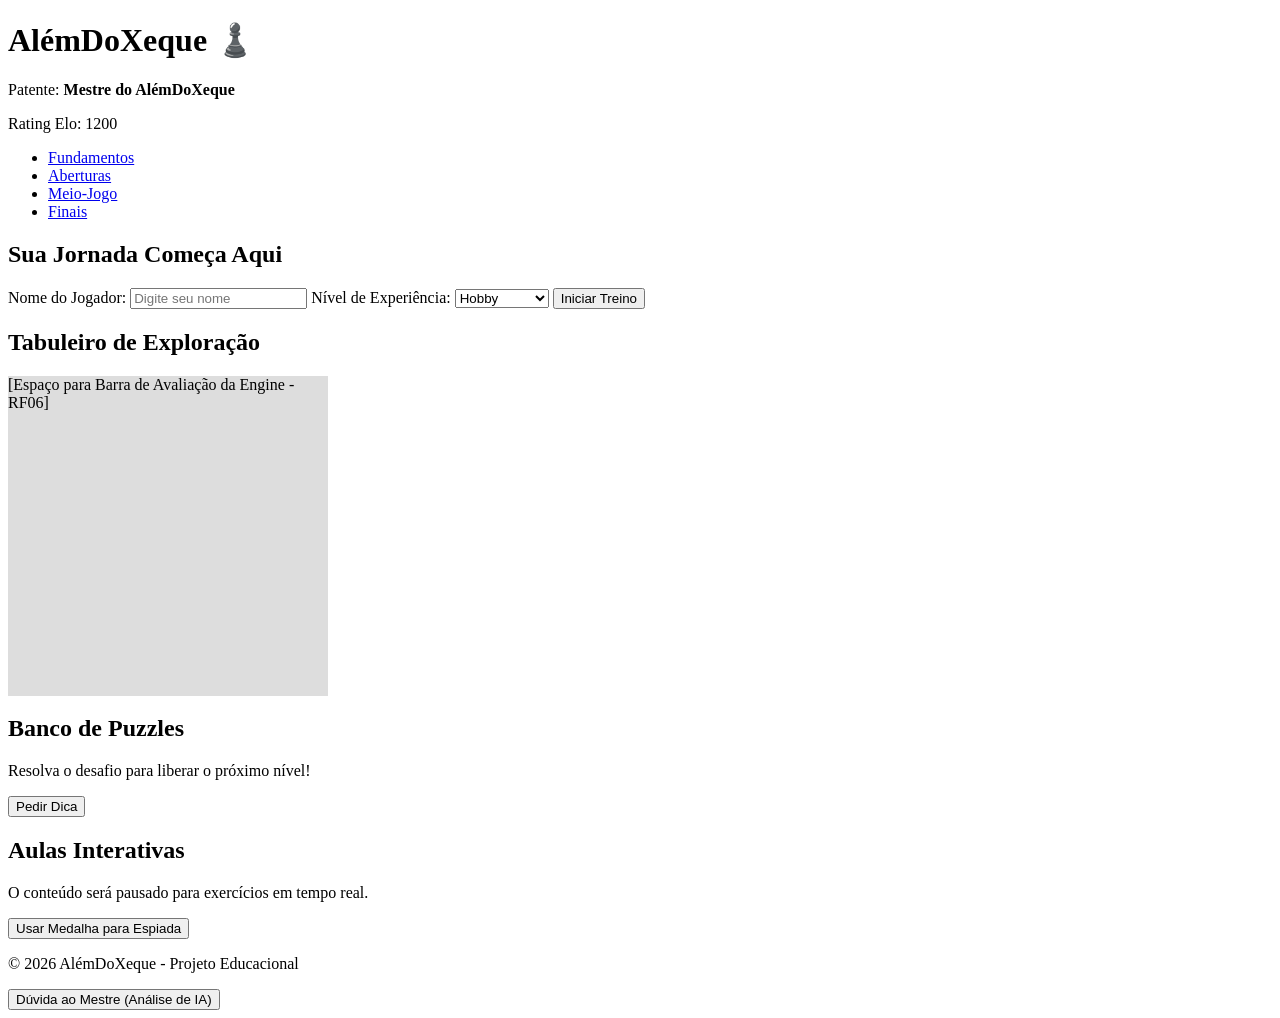
==== index.html @ 0086a57f "Estrutura inicial do AlémDoXeque" ====
<!DOCTYPE html>
<html lang="pt-br">
<head>
    <meta charset="UTF-8">
    <meta name="viewport" content="width=device-width, initial-scale=1.0">
    <title>AlémDoXeque - Treinamento Estratégico</title>
</head>
<body>

    <header>
        <h1>AlémDoXeque ♟️</h1>
        <div class="status-usuario">
            <p>Patente: <strong id="patente">Mestre do AlémDoXeque</strong></p> <p>Rating Elo: <span id="elo">1200</span></p> </div>
    </header>

    <nav>
        <ul>
            <li><a href="#fundamentos">Fundamentos</a></li>
            <li><a href="#aberturas">Aberturas</a></li>
            <li><a href="#meio-jogo">Meio-Jogo</a></li>
            <li><a href="#finais">Finais</a></li>
        </ul>
    </nav>

    <main>
        
        <section id="onboarding">
            <h2>Sua Jornada Começa Aqui</h2>
            <form id="form-onboarding">
                <label for="nome">Nome do Jogador:</label>
                <input type="text" id="nome" placeholder="Digite seu nome" required>

                <label for="nivel">Nível de Experiência:</label>
                <select id="nivel">
                    <option value="hobby">Hobby</option>
                    <option value="competicao">Competição</option>
                </select>

                <button type="submit">Iniciar Treino</button>
            </form>
        </section>

        <section id="arena-treino">
            <article id="tabuleiro-exploracao">
                <h2>Tabuleiro de Exploração</h2>
                <div id="board" style="width: 320px; height: 320px; background-color: #ddd;">
                    [Espaço para Barra de Avaliação da Engine - RF06]
                </div>
            </article>

            <article id="puzzles-taticos">
                <h2>Banco de Puzzles</h2>
                <p>Resolva o desafio para liberar o próximo nível!</p> <button id="dica-progressiva">Pedir Dica</button> </article>
        </section>

        <section id="aulas-video">
            <h2>Aulas Interativas</h2>
            <div class="video-container">
                <p>O conteúdo será pausado para exercícios em tempo real.</p> <button id="btn-espiada">Usar Medalha para Espiada</button> </div>
        </section>

    </main>

    <footer>
        <p>&copy; 2026 AlémDoXeque - Projeto Educacional</p>
        <button id="ajuda-mestre">Dúvida ao Mestre (Análise de IA)</button> </footer>

</body>
</html>
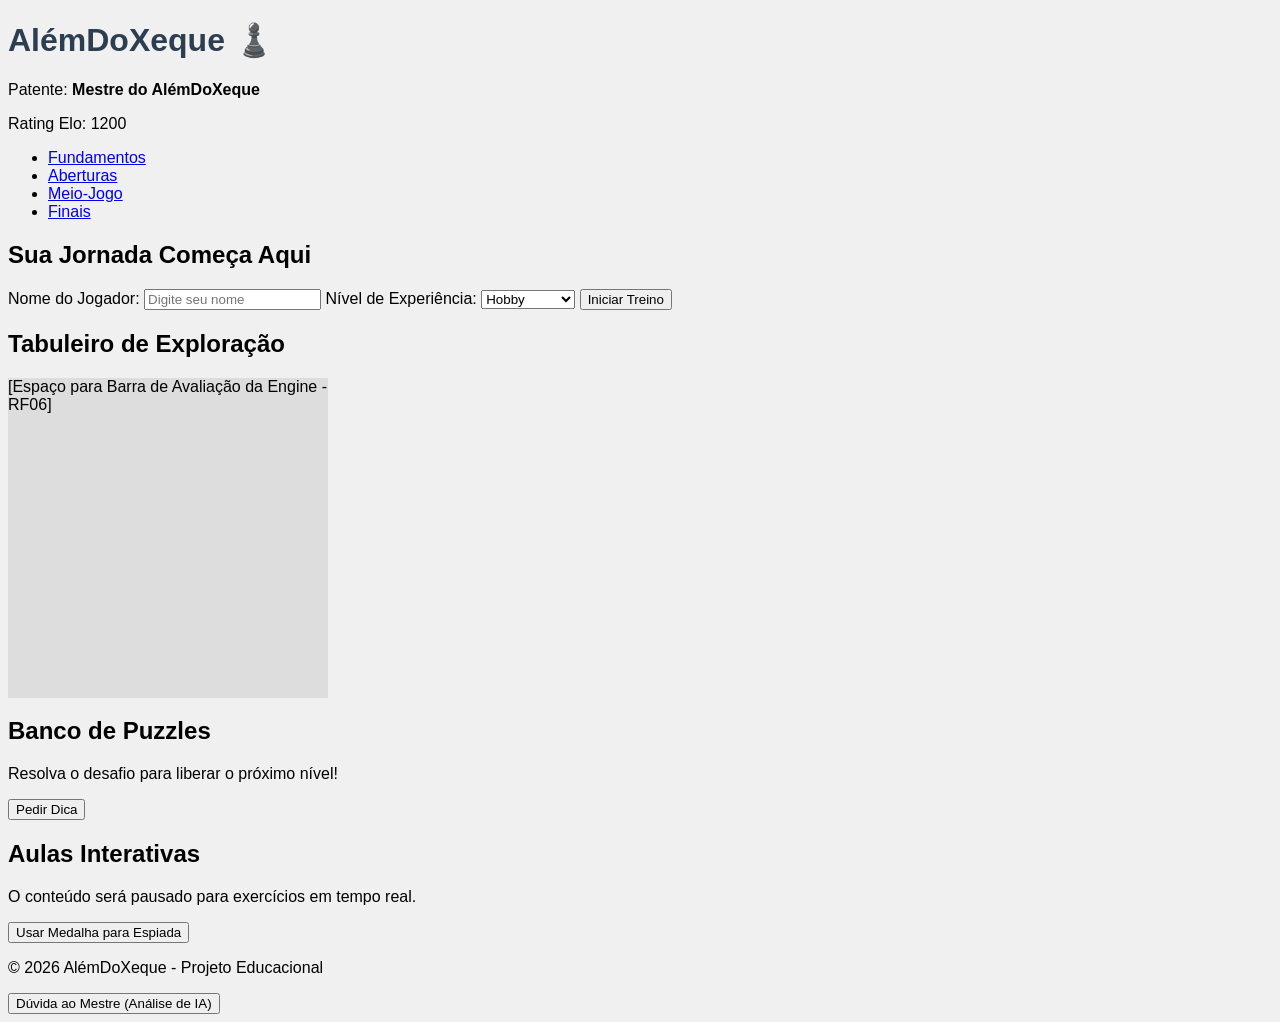
==== commit a388dc93: "Conexao CSS no projetinho AlémDoXadres" ====
--- a/index.html
+++ b/index.html
@@ -4,13 +4,16 @@
     <meta charset="UTF-8">
     <meta name="viewport" content="width=device-width, initial-scale=1.0">
     <title>AlémDoXeque - Treinamento Estratégico</title>
+    <link rel="stylesheet" href="style.css">
 </head>
 <body>
 
     <header>
         <h1>AlémDoXeque ♟️</h1>
         <div class="status-usuario">
-            <p>Patente: <strong id="patente">Mestre do AlémDoXeque</strong></p> <p>Rating Elo: <span id="elo">1200</span></p> </div>
+            <p>Patente: <strong id="patente">Mestre do AlémDoXeque</strong></p> 
+            <p>Rating Elo: <span id="elo">1200</span></p> 
+        </div>
     </header>
 
     <nav>
@@ -50,20 +53,25 @@
 
             <article id="puzzles-taticos">
                 <h2>Banco de Puzzles</h2>
-                <p>Resolva o desafio para liberar o próximo nível!</p> <button id="dica-progressiva">Pedir Dica</button> </article>
+                <p>Resolva o desafio para liberar o próximo nível!</p> 
+                <button id="dica-progressiva">Pedir Dica</button> 
+            </article>
         </section>
 
         <section id="aulas-video">
             <h2>Aulas Interativas</h2>
             <div class="video-container">
-                <p>O conteúdo será pausado para exercícios em tempo real.</p> <button id="btn-espiada">Usar Medalha para Espiada</button> </div>
+                <p>O conteúdo será pausado para exercícios em tempo real.</p> 
+                <button id="btn-espiada">Usar Medalha para Espiada</button> 
+            </div>
         </section>
 
     </main>
 
     <footer>
         <p>&copy; 2026 AlémDoXeque - Projeto Educacional</p>
-        <button id="ajuda-mestre">Dúvida ao Mestre (Análise de IA)</button> </footer>
+        <button id="ajuda-mestre">Dúvida ao Mestre (Análise de IA)</button> 
+    </footer>
 
 </body>
 </html>
--- a/style.css
+++ b/style.css
@@ -0,0 +1,7 @@
+body {
+    background-color: #f0f0f0;
+    font-family: sans-serif;
+}
+h1 {
+    color: #2c3e50;
+}
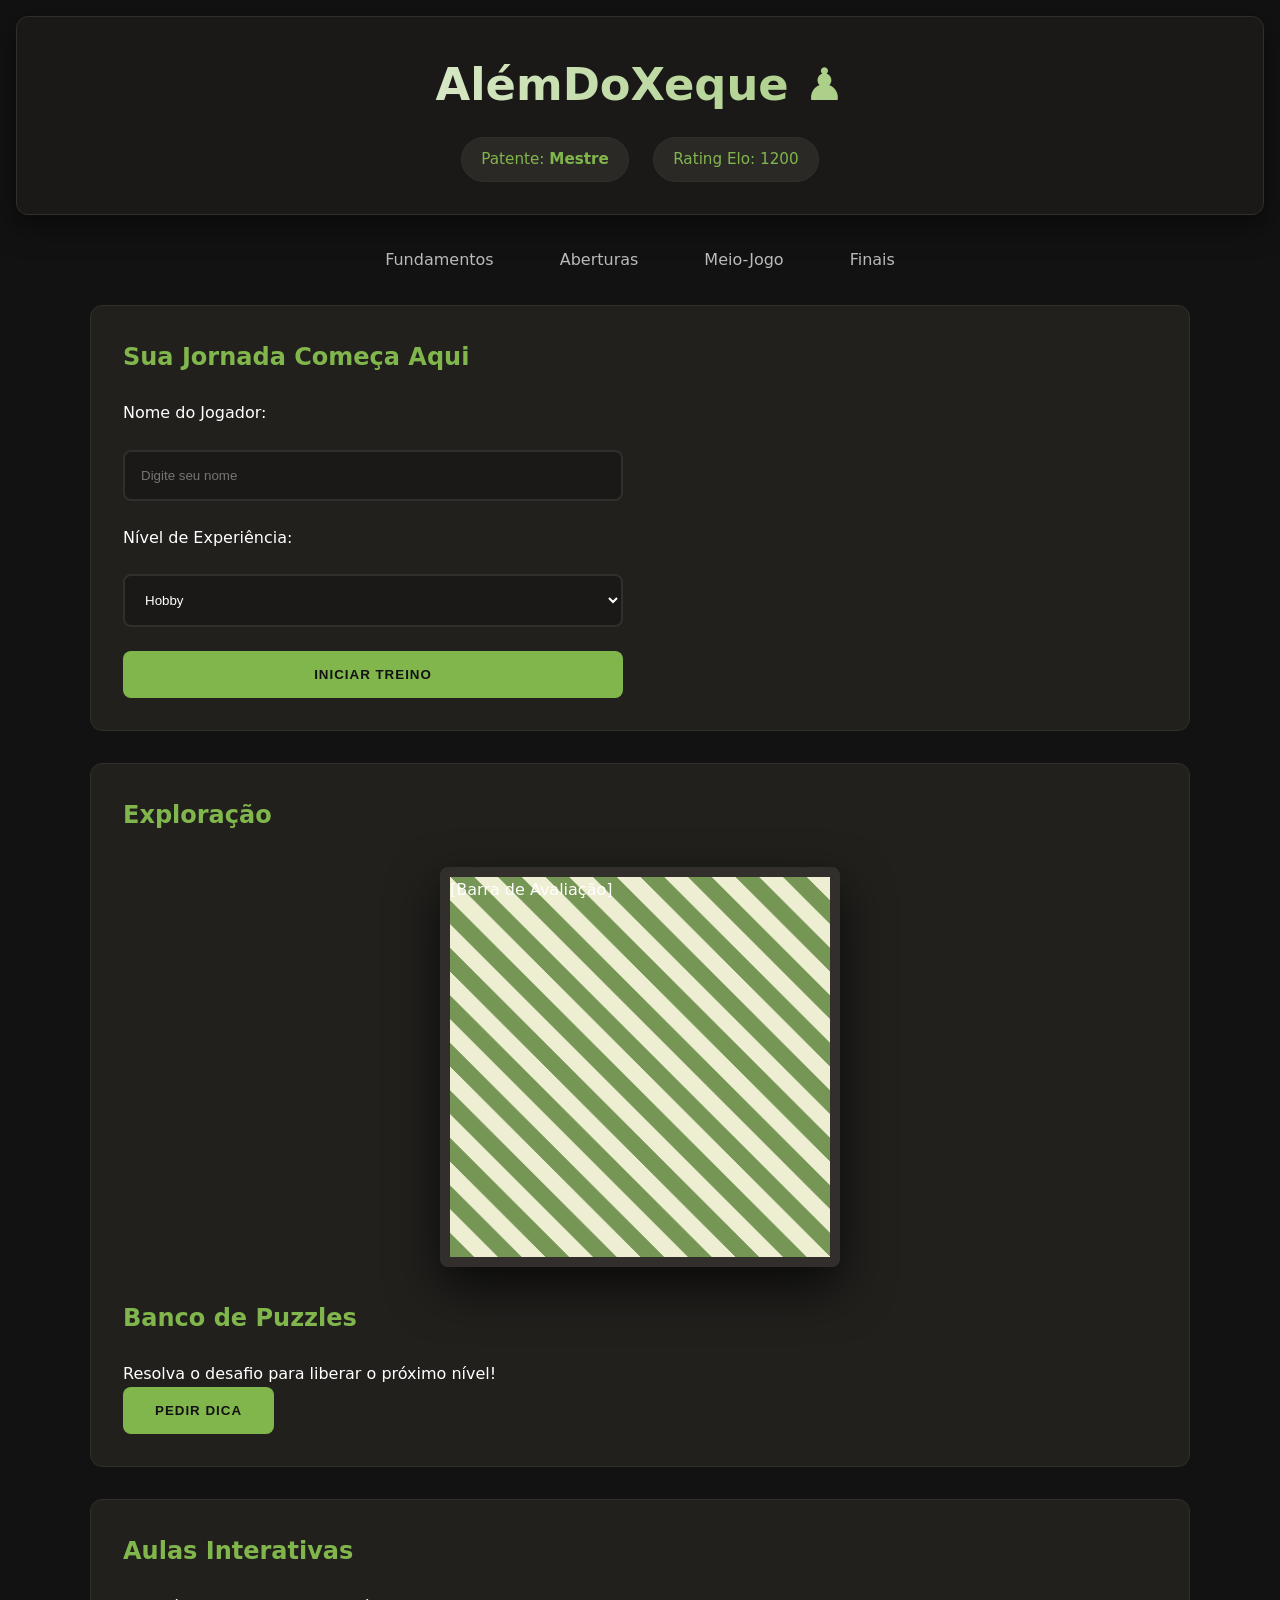
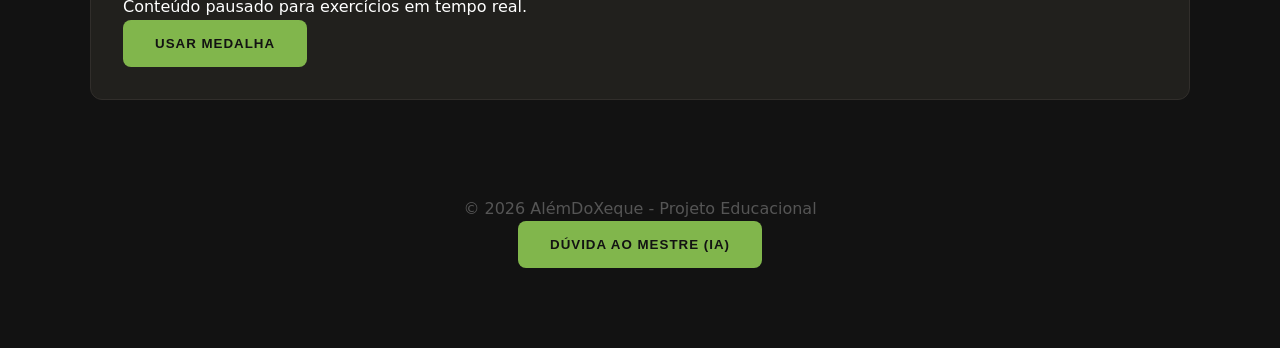
==== commit 1c27a2cf: "Finalizando interface profissional Dark Mode e responsividade" ====
--- a/index.html
+++ b/index.html
@@ -9,15 +9,17 @@
 <body>
 
     <header>
-        <h1>AlémDoXeque ♟️</h1>
-        <div class="status-usuario">
-            <p>Patente: <strong id="patente">Mestre do AlémDoXeque</strong></p> 
-            <p>Rating Elo: <span id="elo">1200</span></p> 
+        <div class="header-content">
+            <h1>AlémDoXeque ♟️</h1>
+            <div class="status-usuario">
+                <p>Patente: <strong id="patente">Mestre</strong></p> 
+                <p>Rating Elo: <span id="elo">1200</span></p> 
+            </div>
         </div>
     </header>
 
     <nav>
-        <ul>
+        <ul class="menu-principal">
             <li><a href="#fundamentos">Fundamentos</a></li>
             <li><a href="#aberturas">Aberturas</a></li>
             <li><a href="#meio-jogo">Meio-Jogo</a></li>
@@ -25,11 +27,11 @@
         </ul>
     </nav>
 
-    <main>
+    <main class="container">
         
-        <section id="onboarding">
+        <section id="onboarding" class="card">
             <h2>Sua Jornada Começa Aqui</h2>
-            <form id="form-onboarding">
+            <form id="form-onboarding" class="flex-form">
                 <label for="nome">Nome do Jogador:</label>
                 <input type="text" id="nome" placeholder="Digite seu nome" required>
 
@@ -39,30 +41,30 @@
                     <option value="competicao">Competição</option>
                 </select>
 
-                <button type="submit">Iniciar Treino</button>
+                <button type="submit" class="btn-principal">Iniciar Treino</button>
             </form>
         </section>
 
-        <section id="arena-treino">
-            <article id="tabuleiro-exploracao">
-                <h2>Tabuleiro de Exploração</h2>
-                <div id="board" style="width: 320px; height: 320px; background-color: #ddd;">
-                    [Espaço para Barra de Avaliação da Engine - RF06]
+        <section id="arena-treino" class="grid-arena">
+            <article id="tabuleiro-exploracao" class="card">
+                <h2>Exploração</h2>
+                <div id="board">
+                    [Barra de Avaliação]
                 </div>
             </article>
 
-            <article id="puzzles-taticos">
+            <article id="puzzles-taticos" class="card">
                 <h2>Banco de Puzzles</h2>
                 <p>Resolva o desafio para liberar o próximo nível!</p> 
-                <button id="dica-progressiva">Pedir Dica</button> 
+                <button id="dica-progressiva" class="btn-secundario">Pedir Dica</button> 
             </article>
         </section>
 
-        <section id="aulas-video">
+        <section id="aulas-video" class="card">
             <h2>Aulas Interativas</h2>
             <div class="video-container">
-                <p>O conteúdo será pausado para exercícios em tempo real.</p> 
-                <button id="btn-espiada">Usar Medalha para Espiada</button> 
+                <p>Conteúdo pausado para exercícios em tempo real.</p> 
+                <button id="btn-espiada" class="btn-secundario">Usar Medalha</button> 
             </div>
         </section>
 
@@ -70,7 +72,7 @@
 
     <footer>
         <p>&copy; 2026 AlémDoXeque - Projeto Educacional</p>
-        <button id="ajuda-mestre">Dúvida ao Mestre (Análise de IA)</button> 
+        <button id="ajuda-mestre" class="btn-ia">Dúvida ao Mestre (IA)</button> 
     </footer>
 
 </body>
--- a/style.css
+++ b/style.css
@@ -1,7 +1,226 @@
+/* Tema Dark Profissional - AlémDoXeque 2026 */
+:root {
+    --bg-main:        #121212;       /* Fundo profundo */
+    --bg-section:     #21201d;       /* Cards */
+    --bg-header:      #1a1918;       /* Header */
+    --accent-green:   #81b64c;       /* Verde Chess.com */
+    --accent-green-hover: #a3d16e;
+    --text-primary:   #ffffff;
+    --text-secondary: #bababa;
+    --border-dark:    #312e2b;
+    --board-light:    #eeeed2;
+    --board-dark:     #769656;
+    --transition:     all 0.3s cubic-bezier(0.4, 0, 0.2, 1);
+}
+
+/* Reset Pro */
+* {
+    margin: 0;
+    padding: 0;
+    box-sizing: border-box;
+}
+
+html {
+    scroll-behavior: smooth;
+}
+
 body {
-    background-color: #f0f0f0;
-    font-family: sans-serif;
-}
+    background-color: var(--bg-main);
+    color: var(--text-primary);
+    font-family: 'Inter', 'Segoe UI', system-ui, sans-serif;
+    line-height: 1.6;
+    padding: 1rem;
+}
+
+/* Container Principal para limitar largura no Desktop */
+main {
+    max-width: 1100px;
+    margin: 0 auto;
+}
+
+/* Cabeçalho Profissional */
+header {
+    background-color: var(--bg-header);
+    padding: 2rem;
+    border-radius: 12px;
+    margin-bottom: 2rem;
+    text-align: center;
+    border: 1px solid var(--border-dark);
+    box-shadow: 0 10px 30px rgba(0,0,0,0.5);
+}
+
 h1 {
-    color: #2c3e50;
+    font-size: 2.8rem;
+    font-weight: 800;
+    background: linear-gradient(to right, #fff, var(--accent-green));
+    -webkit-background-clip: text;
+    -webkit-text-fill-color: transparent;
+    margin-bottom: 1rem;
+}
+
+.status-usuario {
+    display: flex;
+    justify-content: center;
+    gap: 1.5rem;
+    flex-wrap: wrap;
+}
+
+.status-usuario p {
+    background: #2b2926;
+    padding: 0.6rem 1.2rem;
+    border-radius: 50px;
+    border: 1px solid var(--border-dark);
+    font-size: 0.95rem;
+    color: var(--accent-green);
+}
+
+/* Navegação Estilizada */
+nav {
+    margin: 2rem 0;
+}
+
+nav ul {
+    list-style: none;
+    display: flex;
+    justify-content: center;
+    gap: 1rem;
+    flex-wrap: wrap;
+}
+
+nav a {
+    color: var(--text-secondary);
+    text-decoration: none;
+    font-weight: 500;
+    padding: 0.7rem 1.5rem;
+    border-radius: 8px;
+    transition: var(--transition);
+    border: 1px solid transparent;
+}
+
+nav a:hover {
+    color: var(--accent-green);
+    background: rgba(129, 182, 76, 0.1);
+    border-color: rgba(129, 182, 76, 0.2);
+}
+
+/* Tabuleiro com Proporção Mantida */
+#board {
+    width: 100%;
+    max-width: 400px;
+    aspect-ratio: 1 / 1; /* Mantém quadrado perfeito */
+    margin: 2rem auto;
+    border: 10px solid var(--border-dark);
+    border-radius: 8px;
+    background-image: 
+        linear-gradient(45deg, var(--board-dark) 25%, var(--board-light) 25%, 
+        var(--board-light) 50%, var(--board-dark) 50%, var(--board-dark) 75%, 
+        var(--board-light) 75%, var(--board-light) 100%);
+    background-size: 12.5% 12.5%; /* 8x8 perfeito */
+    box-shadow: 0 20px 50px rgba(0,0,0,0.7);
+}
+
+/* Cards de Seção */
+section {
+    background-color: var(--bg-section);
+    padding: 2rem;
+    margin-bottom: 2rem;
+    border-radius: 12px;
+    border: 1px solid var(--border-dark);
+    transition: var(--transition);
+}
+
+section:hover {
+    border-color: #444;
+    transform: translateY(-4px);
+}
+
+h2 {
+    color: var(--accent-green);
+    margin-bottom: 1.5rem;
+    font-size: 1.5rem;
+    display: flex;
+    align-items: center;
+    gap: 10px;
+}
+
+/* Formulário UI/UX */
+#form-onboarding {
+    display: grid;
+    gap: 1.5rem;
+    max-width: 500px;
+}
+
+input, select {
+    width: 100%;
+    padding: 1rem;
+    background-color: #1a1918;
+    border: 2px solid var(--border-dark);
+    color: white;
+    border-radius: 8px;
+    transition: var(--transition);
+}
+
+input:focus, select:focus {
+    outline: none;
+    border-color: var(--accent-green);
+    background-color: #252422;
+}
+
+/* Botões com Feedback Visual */
+button {
+    background-color: var(--accent-green);
+    color: #121212;
+    border: none;
+    padding: 1rem 2rem;
+    border-radius: 8px;
+    font-weight: 700;
+    text-transform: uppercase;
+    letter-spacing: 1px;
+    cursor: pointer;
+    transition: var(--transition);
+}
+
+button:hover {
+    background-color: var(--accent-green-hover);
+    box-shadow: 0 0 20px rgba(129, 182, 76, 0.4);
+}
+
+button:active {
+    transform: scale(0.98);
+}
+
+/* Footer */
+footer {
+    text-align: center;
+    padding: 4rem 1rem;
+    color: #555;
+}
+
+/* --- MEDIA QUERIES (RESPONSIVIDADE PRO) --- */
+
+@media (max-width: 768px) {
+    h1 { font-size: 2.2rem; }
+    .status-usuario { gap: 0.8rem; }
+}
+
+@media (max-width: 480px) {
+    body { padding: 0.8rem; }
+    
+    header { padding: 1.5rem 1rem; }
+    
+    nav ul { gap: 0.5rem; }
+    
+    nav a {
+        font-size: 0.9rem;
+        padding: 0.5rem 0.8rem;
+        background: #252422;
+    }
+
+    #board {
+        max-width: 300px;
+    }
+
+    button {
+        width: 100%;
+    }
 }
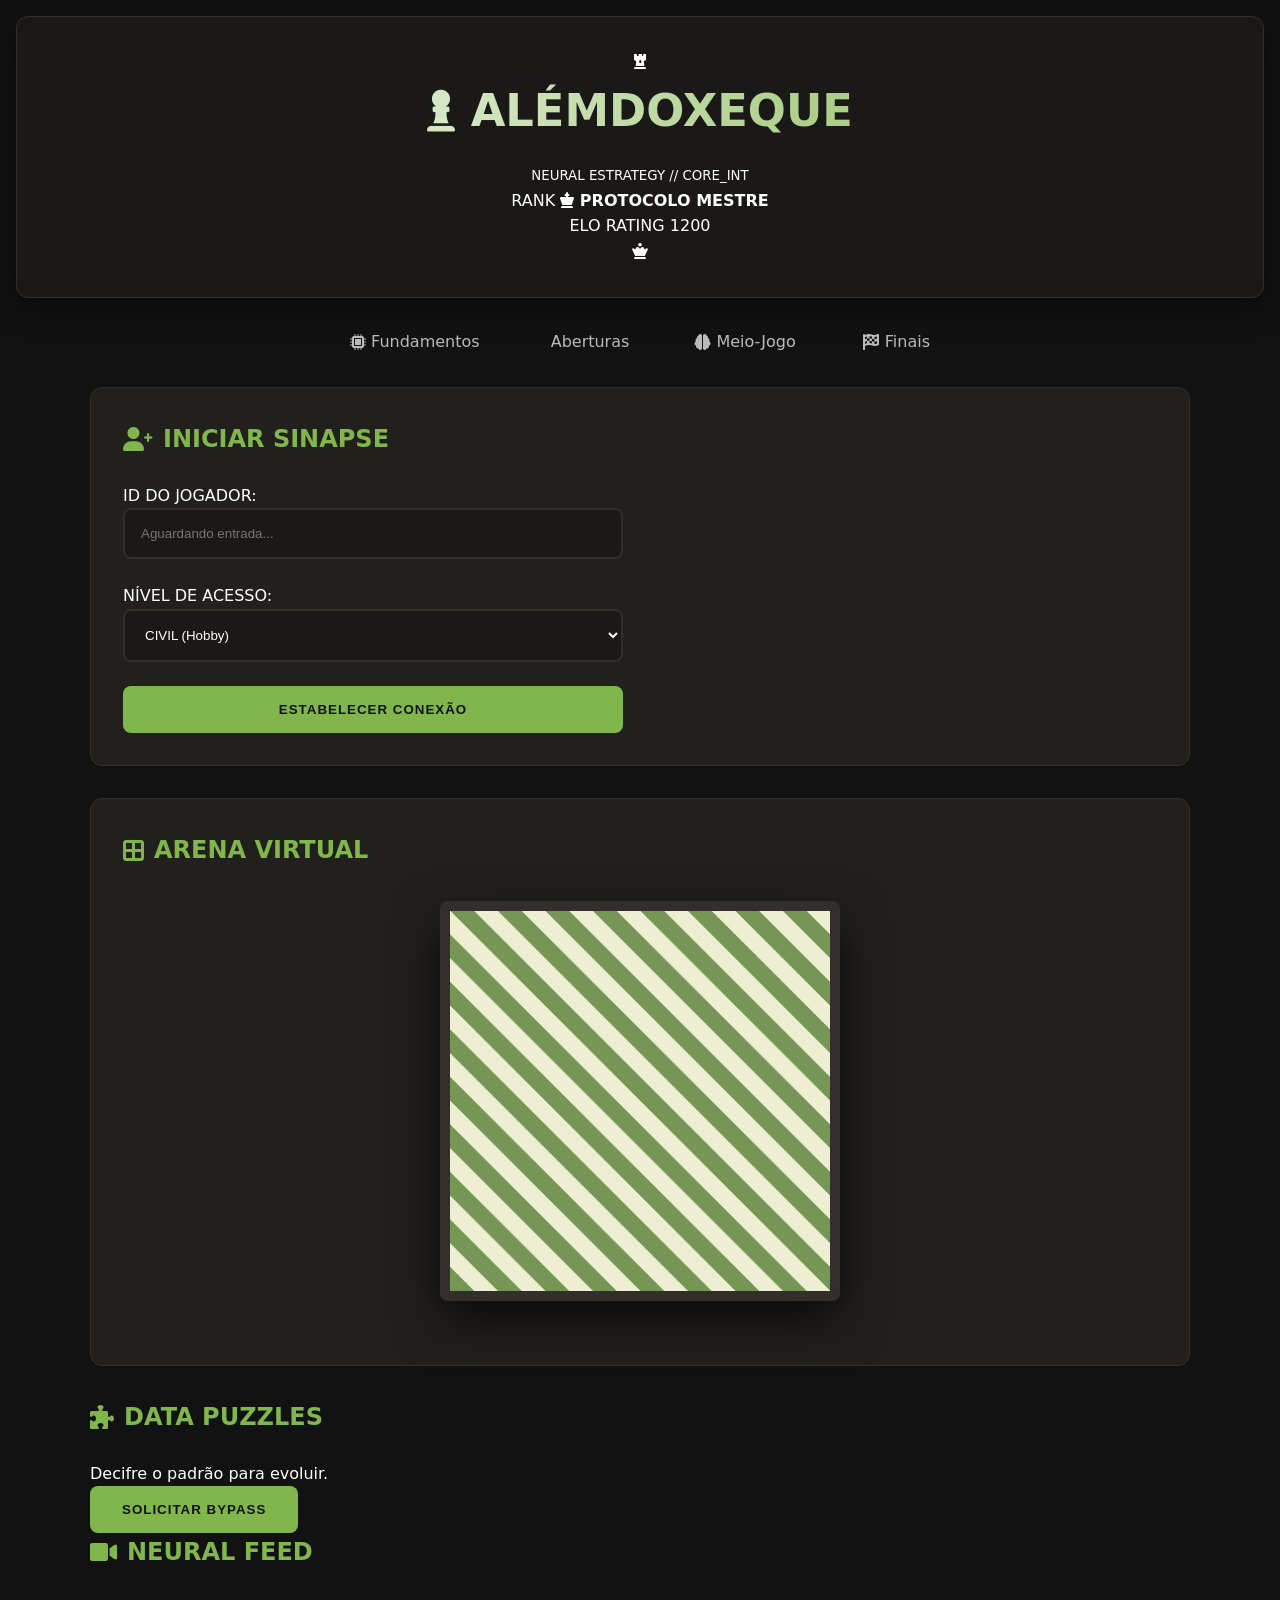
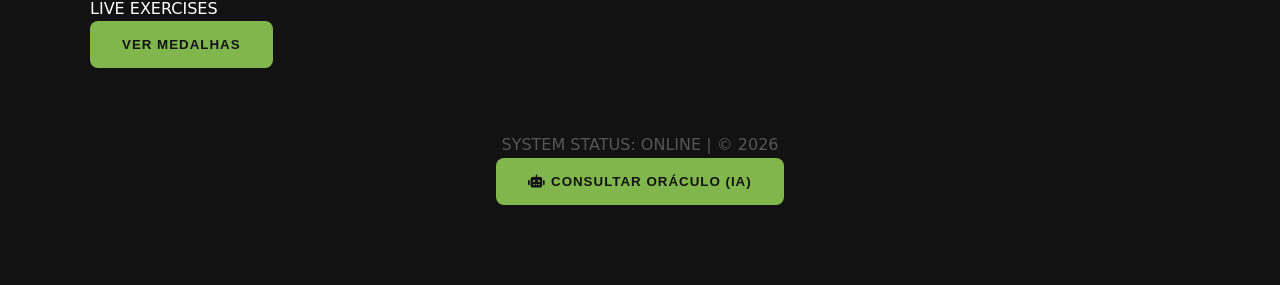
==== commit d98df4cd: "Implementando persistência com IndexedDB e Promises" ====
--- a/index.html
+++ b/index.html
@@ -3,77 +3,118 @@
 <head>
     <meta charset="UTF-8">
     <meta name="viewport" content="width=device-width, initial-scale=1.0">
-    <title>AlémDoXeque - Treinamento Estratégico</title>
+    <title>AlémDoXeque | Core Intelligence v2.0</title>
+    <link href="https://fonts.googleapis.com/css2?family=Orbitron:wght@400;700&family=Rajdhani:wght@300;500;700&display=swap" rel="stylesheet">
+    <link rel="stylesheet" href="https://cdnjs.cloudflare.com/ajax/libs/font-awesome/6.0.0/css/all.min.css">
     <link rel="stylesheet" href="style.css">
 </head>
-<body>
+<body class="cyber-theme">
+
+    <div class="overlay"></div>
 
     <header>
-        <div class="header-content">
-            <h1>AlémDoXeque ♟️</h1>
-            <div class="status-usuario">
-                <p>Patente: <strong id="patente">Mestre</strong></p> 
-                <p>Rating Elo: <span id="elo">1200</span></p> 
+        <div class="header-container">
+            <div class="header-decor-left">
+                <i class="fas fa-chess-rook rook-icon"></i>
+            </div>
+
+            <div class="logo">
+                <h1><i class="fas fa-chess-pawn pawn-logo"></i> ALÉM<span>DO</span>XEQUE</h1>
+                <small>NEURAL ESTRATEGY // CORE_INT</small>
+            </div>
+            
+            <div class="player-hud">
+                <div class="stat-box">
+                    <span class="label">RANK</span>
+                    <strong id="patente"><i class="fas fa-chess-king king-rank"></i> PROTOCOLO MESTRE</strong>
+                </div>
+                <div class="stat-box">
+                    <span class="label">ELO RATING</span>
+                    <span id="elo" class="glow-text">1200</span>
+                </div>
+            </div>
+
+            <div class="header-decor-right">
+                <i class="fas fa-chess-queen queen-icon"></i>
             </div>
         </div>
     </header>
 
-    <nav>
+    <nav class="glass-nav">
         <ul class="menu-principal">
-            <li><a href="#fundamentos">Fundamentos</a></li>
-            <li><a href="#aberturas">Aberturas</a></li>
-            <li><a href="#meio-jogo">Meio-Jogo</a></li>
-            <li><a href="#finais">Finais</a></li>
+            <li><a href="#fundamentos"><i class="fas fa-microchip"></i> Fundamentos</a></li>
+            <li><a href="#aberturas"><i class="fas fa-shield-halved"></i> Aberturas</a></li>
+            <li><a href="#meio-jogo"><i class="fas fa-brain"></i> Meio-Jogo</a></li>
+            <li><a href="#finais"><i class="fas fa-flag-checkered"></i> Finais</a></li>
         </ul>
     </nav>
 
     <main class="container">
         
-        <section id="onboarding" class="card">
-            <h2>Sua Jornada Começa Aqui</h2>
-            <form id="form-onboarding" class="flex-form">
-                <label for="nome">Nome do Jogador:</label>
-                <input type="text" id="nome" placeholder="Digite seu nome" required>
+        <section id="onboarding" class="glass-card scanner">
+            <div class="card-header">
+                <h2><i class="fas fa-user-plus"></i> INICIAR SINAPSE</h2>
+            </div>
+            <form id="form-onboarding" class="cyber-form">
+                <div class="input-group">
+                    <label for="nome">ID DO JOGADOR:</label>
+                    <input type="text" id="nome" placeholder="Aguardando entrada..." required>
+                </div>
 
-                <label for="nivel">Nível de Experiência:</label>
-                <select id="nivel">
-                    <option value="hobby">Hobby</option>
-                    <option value="competicao">Competição</option>
-                </select>
+                <div class="input-group">
+                    <label for="nivel">NÍVEL DE ACESSO:</label>
+                    <select id="nivel">
+                        <option value="hobby">CIVIL (Hobby)</option>
+                        <option value="competicao">MILITAR (Competição)</option>
+                    </select>
+                </div>
 
-                <button type="submit" class="btn-principal">Iniciar Treino</button>
+                <button type="submit" class="btn-neon">
+                    <span>ESTABELECER CONEXÃO</span>
+                </button>
             </form>
         </section>
 
-        <section id="arena-treino" class="grid-arena">
-            <article id="tabuleiro-exploracao" class="card">
-                <h2>Exploração</h2>
-                <div id="board">
-                    [Barra de Avaliação]
+        <div class="main-grid">
+            <section id="tabuleiro-exploracao" class="glass-card">
+                <h2><i class="fas fa-border-all"></i> ARENA VIRTUAL</h2>
+                <div class="board-wrapper">
+                    <div id="board">
+                        <div class="scan-line"></div>
+                    </div>
                 </div>
-            </article>
+            </section>
 
-            <article id="puzzles-taticos" class="card">
-                <h2>Banco de Puzzles</h2>
-                <p>Resolva o desafio para liberar o próximo nível!</p> 
-                <button id="dica-progressiva" class="btn-secundario">Pedir Dica</button> 
-            </article>
-        </section>
+            <aside class="side-panel">
+                <article id="puzzles-taticos" class="glass-card small">
+                    <h2><i class="fas fa-puzzle-piece"></i> DATA PUZZLES</h2>
+                    <p>Decifre o padrão para evoluir.</p>
+                    <button id="dica-progressiva" class="btn-outline">SOLICITAR BYPASS</button>
+                </article>
 
-        <section id="aulas-video" class="card">
-            <h2>Aulas Interativas</h2>
-            <div class="video-container">
-                <p>Conteúdo pausado para exercícios em tempo real.</p> 
-                <button id="btn-espiada" class="btn-secundario">Usar Medalha</button> 
-            </div>
-        </section>
+                <article id="aulas-video" class="glass-card small">
+                    <h2><i class="fas fa-video"></i> NEURAL FEED</h2>
+                    <div class="status-blink">
+                        <span class="dot"></span> LIVE EXERCISES
+                    </div>
+                    <button id="btn-espiada" class="btn-outline">VER MEDALHAS</button>
+                </article>
+            </aside>
+        </div>
 
     </main>
 
-    <footer>
-        <p>&copy; 2026 AlémDoXeque - Projeto Educacional</p>
-        <button id="ajuda-mestre" class="btn-ia">Dúvida ao Mestre (IA)</button> 
+    <footer class="cyber-footer">
+        <div class="footer-content">
+            <p>SYSTEM STATUS: <span class="online">ONLINE</span> | &copy; 2026</p>
+            <button id="ajuda-mestre" class="btn-ia-glow">
+                <i class="fas fa-robot"></i> CONSULTAR ORÁCULO (IA)
+            </button> 
+        </div>
     </footer>
 
+    <script src="script.js"></script>
+    <script src="db.js"></script>
+    <script src="controller.js"></script>
 </body>
 </html>
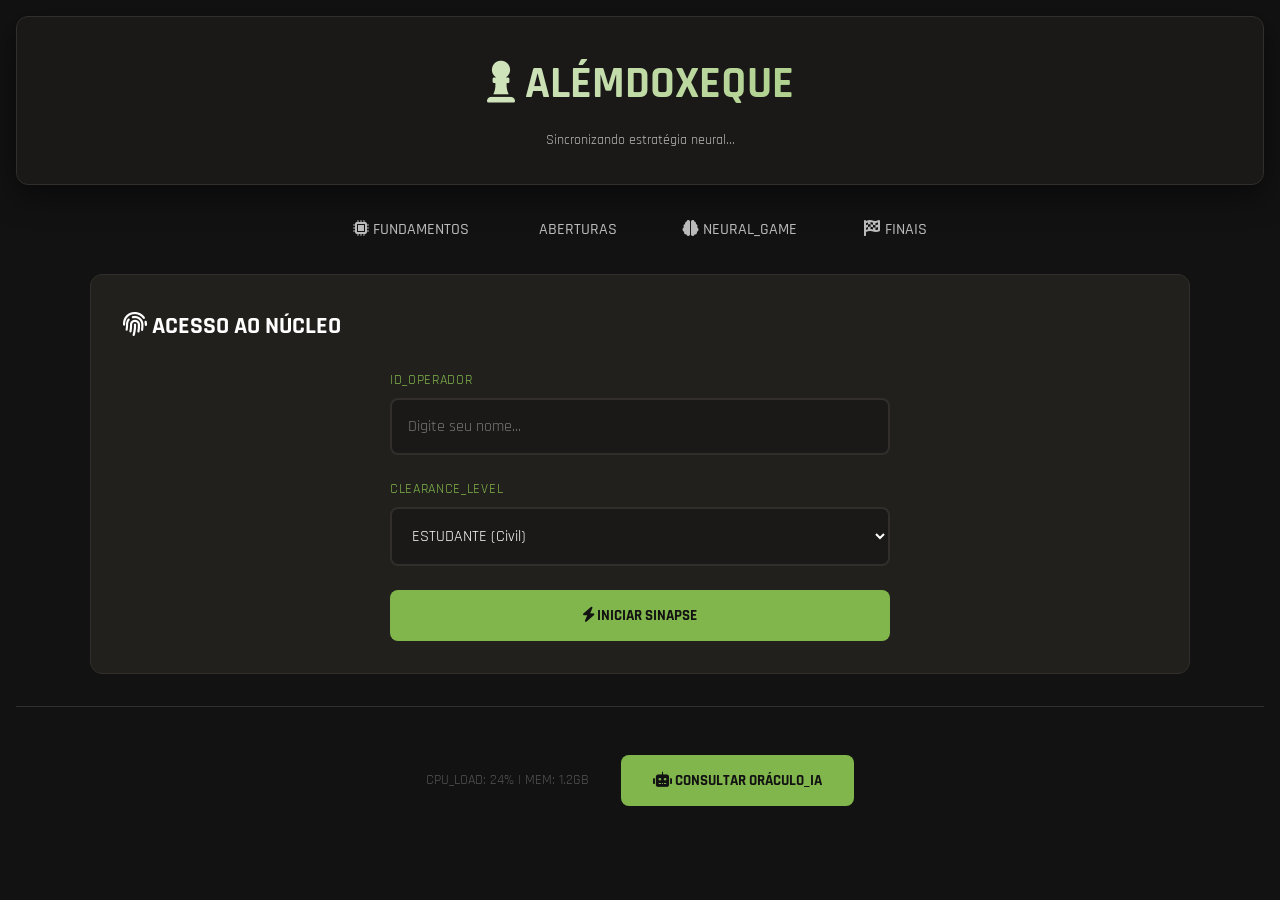
==== commit 176444ad: "refactor: implementa Repository pattern, Singleton DB, DI e injecao de dependencia" ====
--- a/index.html
+++ b/index.html
@@ -3,118 +3,100 @@
 <head>
     <meta charset="UTF-8">
     <meta name="viewport" content="width=device-width, initial-scale=1.0">
-    <title>AlémDoXeque | Core Intelligence v2.0</title>
-    <link href="https://fonts.googleapis.com/css2?family=Orbitron:wght@400;700&family=Rajdhani:wght@300;500;700&display=swap" rel="stylesheet">
+    <title>AlémDoXeque | Neural Core v2.0</title>
+    <link href="https://fonts.googleapis.com/css2?family=Rajdhani:wght@300;500;700&family=Fira+Code:wght@400&display=swap" rel="stylesheet">
     <link rel="stylesheet" href="https://cdnjs.cloudflare.com/ajax/libs/font-awesome/6.0.0/css/all.min.css">
     <link rel="stylesheet" href="style.css">
 </head>
-<body class="cyber-theme">
-
-    <div class="overlay"></div>
+<body>
 
     <header>
-        <div class="header-container">
-            <div class="header-decor-left">
-                <i class="fas fa-chess-rook rook-icon"></i>
-            </div>
-
-            <div class="logo">
-                <h1><i class="fas fa-chess-pawn pawn-logo"></i> ALÉM<span>DO</span>XEQUE</h1>
-                <small>NEURAL ESTRATEGY // CORE_INT</small>
-            </div>
-            
-            <div class="player-hud">
-                <div class="stat-box">
-                    <span class="label">RANK</span>
-                    <strong id="patente"><i class="fas fa-chess-king king-rank"></i> PROTOCOLO MESTRE</strong>
-                </div>
-                <div class="stat-box">
-                    <span class="label">ELO RATING</span>
-                    <span id="elo" class="glow-text">1200</span>
-                </div>
-            </div>
-
-            <div class="header-decor-right">
-                <i class="fas fa-chess-queen queen-icon"></i>
-            </div>
-        </div>
+        <h1><i class="fas fa-chess-pawn"></i> ALÉM<span>DO</span>XEQUE</h1>
+        <p style="color: var(--text-secondary); font-size: 0.9rem;">Sincronizando estratégia neural...</p>
     </header>
 
-    <nav class="glass-nav">
-        <ul class="menu-principal">
-            <li><a href="#fundamentos"><i class="fas fa-microchip"></i> Fundamentos</a></li>
-            <li><a href="#aberturas"><i class="fas fa-shield-halved"></i> Aberturas</a></li>
-            <li><a href="#meio-jogo"><i class="fas fa-brain"></i> Meio-Jogo</a></li>
-            <li><a href="#finais"><i class="fas fa-flag-checkered"></i> Finais</a></li>
+    <nav>
+        <ul>
+            <li><a href="#fundamentos"><i class="fas fa-microchip"></i> FUNDAMENTOS</a></li>
+            <li><a href="#aberturas"><i class="fas fa-shield-halved"></i> ABERTURAS</a></li>
+            <li><a href="#meio-jogo"><i class="fas fa-brain"></i> NEURAL_GAME</a></li>
+            <li><a href="#finais"><i class="fas fa-flag-checkered"></i> FINAIS</a></li>
         </ul>
     </nav>
 
-    <main class="container">
-        
-        <section id="onboarding" class="glass-card scanner">
-            <div class="card-header">
-                <h2><i class="fas fa-user-plus"></i> INICIAR SINAPSE</h2>
+    <main>
+
+        <!-- ONBOARDING -->
+        <section id="onboarding">
+            <div class="card-header" style="margin-bottom: 1.5rem;">
+                <h2><i class="fas fa-fingerprint"></i> ACESSO AO NÚCLEO</h2>
             </div>
-            <form id="form-onboarding" class="cyber-form">
+
+            <form id="form-onboarding">
                 <div class="input-group">
-                    <label for="nome">ID DO JOGADOR:</label>
-                    <input type="text" id="nome" placeholder="Aguardando entrada..." required>
+                    <label for="nome">ID_OPERADOR</label>
+                    <input type="text" id="nome" placeholder="Digite seu nome..." required>
                 </div>
 
                 <div class="input-group">
-                    <label for="nivel">NÍVEL DE ACESSO:</label>
+                    <label for="nivel">CLEARANCE_LEVEL</label>
                     <select id="nivel">
-                        <option value="hobby">CIVIL (Hobby)</option>
-                        <option value="competicao">MILITAR (Competição)</option>
+                        <option value="hobby">ESTUDANTE (Civil)</option>
+                        <option value="competicao">COMBATENTE (Elite)</option>
                     </select>
                 </div>
 
-                <button type="submit" class="btn-neon">
-                    <span>ESTABELECER CONEXÃO</span>
+                <button type="submit">
+                    <i class="fas fa-bolt"></i> INICIAR SINAPSE
                 </button>
             </form>
         </section>
 
+        <!-- SISTEMA PRINCIPAL (oculto até login) -->
         <div class="main-grid">
-            <section id="tabuleiro-exploracao" class="glass-card">
-                <h2><i class="fas fa-border-all"></i> ARENA VIRTUAL</h2>
-                <div class="board-wrapper">
-                    <div id="board">
-                        <div class="scan-line"></div>
-                    </div>
-                </div>
+
+            <section id="tabuleiro-exploracao">
+                <h3><i class="fas fa-crosshairs"></i> VIRTUAL_ARENA_01</h3>
+                <div id="board"></div>
             </section>
 
             <aside class="side-panel">
-                <article id="puzzles-taticos" class="glass-card small">
-                    <h2><i class="fas fa-puzzle-piece"></i> DATA PUZZLES</h2>
-                    <p>Decifre o padrão para evoluir.</p>
-                    <button id="dica-progressiva" class="btn-outline">SOLICITAR BYPASS</button>
+                <article id="puzzles-taticos">
+                    <h2><i class="fas fa-puzzle-piece"></i> PUZZLES</h2>
+                    <p style="color: var(--text-secondary); margin-bottom: 1rem;">Decifre os padrões do servidor.</p>
+                    <button id="dica-progressiva" class="btn-outline-cyber">
+                        <i class="fas fa-terminal"></i> SOLICITAR BYPASS
+                    </button>
                 </article>
 
-                <article id="aulas-video" class="glass-card small">
+                <article id="aulas-video">
                     <h2><i class="fas fa-video"></i> NEURAL FEED</h2>
-                    <div class="status-blink">
-                        <span class="dot"></span> LIVE EXERCISES
+                    <div class="status-blink" style="margin-bottom: 1rem;">
+                        <span class="dot green"></span> EXERCÍCIOS ATIVOS
                     </div>
-                    <button id="btn-espiada" class="btn-outline">VER MEDALHAS</button>
+                    <button id="btn-espiada" class="btn-outline-cyber">
+                        <i class="fas fa-satellite-dish"></i> ANALISAR POSIÇÃO
+                    </button>
                 </article>
             </aside>
+
         </div>
 
     </main>
 
-    <footer class="cyber-footer">
+    <footer>
         <div class="footer-content">
-            <p>SYSTEM STATUS: <span class="online">ONLINE</span> | &copy; 2026</p>
-            <button id="ajuda-mestre" class="btn-ia-glow">
-                <i class="fas fa-robot"></i> CONSULTAR ORÁCULO (IA)
-            </button> 
+            <span style="font-size: 0.85rem;">CPU_LOAD: 24% | MEM: 1.2GB</span>
+            <button id="ajuda-mestre">
+                <i class="fas fa-robot"></i> CONSULTAR ORÁCULO_IA
+            </button>
         </div>
     </footer>
 
-    <script src="script.js"></script>
+    <!-- Scripts na ordem correta: dados → lógica → interface -->
     <script src="db.js"></script>
     <script src="controller.js"></script>
+    <script src="script.js"></script>
+
 </body>
-</html>+</html>
--- a/style.css
+++ b/style.css
@@ -1,44 +1,45 @@
-/* Tema Dark Profissional - AlémDoXeque 2026 */
+/* style.css — AlémDoXeque 2026 */
+
 :root {
-    --bg-main:        #121212;       /* Fundo profundo */
-    --bg-section:     #21201d;       /* Cards */
-    --bg-header:      #1a1918;       /* Header */
-    --accent-green:   #81b64c;       /* Verde Chess.com */
-    --accent-green-hover: #a3d16e;
-    --text-primary:   #ffffff;
-    --text-secondary: #bababa;
-    --border-dark:    #312e2b;
-    --board-light:    #eeeed2;
-    --board-dark:     #769656;
-    --transition:     all 0.3s cubic-bezier(0.4, 0, 0.2, 1);
-}
-
-/* Reset Pro */
-* {
+    --bg-main:              #121212;
+    --bg-section:           #21201d;
+    --bg-header:            #1a1918;
+    --accent-green:         #81b64c;
+    --accent-green-hover:   #a3d16e;
+    --text-primary:         #ffffff;
+    --text-secondary:       #bababa;
+    --border-dark:          #312e2b;
+    --board-light:          #eeeed2;
+    --board-dark:           #769656;
+    --transition:           all 0.3s cubic-bezier(0.4, 0, 0.2, 1);
+}
+
+/* Reset */
+*, *::before, *::after {
     margin: 0;
     padding: 0;
     box-sizing: border-box;
 }
 
-html {
-    scroll-behavior: smooth;
-}
+html { scroll-behavior: smooth; }
 
 body {
     background-color: var(--bg-main);
     color: var(--text-primary);
-    font-family: 'Inter', 'Segoe UI', system-ui, sans-serif;
+    font-family: 'Rajdhani', 'Segoe UI', system-ui, sans-serif;
     line-height: 1.6;
     padding: 1rem;
 }
 
-/* Container Principal para limitar largura no Desktop */
+/* ── Layout ──────────────────────────────── */
+
 main {
     max-width: 1100px;
     margin: 0 auto;
 }
 
-/* Cabeçalho Profissional */
+/* ── Header ──────────────────────────────── */
+
 header {
     background-color: var(--bg-header);
     padding: 2rem;
@@ -55,29 +56,13 @@
     background: linear-gradient(to right, #fff, var(--accent-green));
     -webkit-background-clip: text;
     -webkit-text-fill-color: transparent;
-    margin-bottom: 1rem;
-}
-
-.status-usuario {
-    display: flex;
-    justify-content: center;
-    gap: 1.5rem;
-    flex-wrap: wrap;
-}
-
-.status-usuario p {
-    background: #2b2926;
-    padding: 0.6rem 1.2rem;
-    border-radius: 50px;
-    border: 1px solid var(--border-dark);
-    font-size: 0.95rem;
-    color: var(--accent-green);
-}
-
-/* Navegação Estilizada */
-nav {
-    margin: 2rem 0;
-}
+    background-clip: text;
+    margin-bottom: 0.5rem;
+}
+
+/* ── Navegação ───────────────────────────── */
+
+nav { margin: 2rem 0; }
 
 nav ul {
     list-style: none;
@@ -93,8 +78,8 @@
     font-weight: 500;
     padding: 0.7rem 1.5rem;
     border-radius: 8px;
+    border: 1px solid transparent;
     transition: var(--transition);
-    border: 1px solid transparent;
 }
 
 nav a:hover {
@@ -103,24 +88,9 @@
     border-color: rgba(129, 182, 76, 0.2);
 }
 
-/* Tabuleiro com Proporção Mantida */
-#board {
-    width: 100%;
-    max-width: 400px;
-    aspect-ratio: 1 / 1; /* Mantém quadrado perfeito */
-    margin: 2rem auto;
-    border: 10px solid var(--border-dark);
-    border-radius: 8px;
-    background-image: 
-        linear-gradient(45deg, var(--board-dark) 25%, var(--board-light) 25%, 
-        var(--board-light) 50%, var(--board-dark) 50%, var(--board-dark) 75%, 
-        var(--board-light) 75%, var(--board-light) 100%);
-    background-size: 12.5% 12.5%; /* 8x8 perfeito */
-    box-shadow: 0 20px 50px rgba(0,0,0,0.7);
-}
-
-/* Cards de Seção */
-section {
+/* ── Cards / Seções ──────────────────────── */
+
+section, article {
     background-color: var(--bg-section);
     padding: 2rem;
     margin-bottom: 2rem;
@@ -129,25 +99,67 @@
     transition: var(--transition);
 }
 
-section:hover {
+section:hover, article:hover {
     border-color: #444;
-    transform: translateY(-4px);
-}
-
-h2 {
-    color: var(--accent-green);
-    margin-bottom: 1.5rem;
-    font-size: 1.5rem;
+    transform: translateY(-3px);
+}
+
+/* ── Tabuleiro ───────────────────────────── */
+
+#board {
+    display: grid;
+    grid-template-columns: repeat(8, 1fr);
+    grid-template-rows: repeat(8, 1fr);
+    width: 100%;
+    max-width: 400px;
+    aspect-ratio: 1 / 1;
+    margin: 2rem auto;
+    border: 6px solid var(--border-dark);
+    border-radius: 4px;
+    box-shadow: 0 20px 50px rgba(0,0,0,0.7);
+    overflow: hidden;
+}
+
+.casa {
     display: flex;
     align-items: center;
-    gap: 10px;
-}
-
-/* Formulário UI/UX */
+    justify-content: center;
+    aspect-ratio: 1 / 1;
+}
+
+.casa-clara  { background-color: var(--board-light); }
+.casa-escura { background-color: var(--board-dark); }
+
+.peca {
+    font-size: clamp(1rem, 4vw, 2rem);
+    line-height: 1;
+    cursor: default;
+    user-select: none;
+    filter: drop-shadow(0 1px 2px rgba(0,0,0,0.6));
+    transition: transform 0.15s ease;
+}
+
+.peca:hover { transform: scale(1.15); }
+
+.peca-branca { color: #ffffff; }
+.peca-preta  { color: #1a1a1a; }
+
+/* ── Formulário ──────────────────────────── */
+
 #form-onboarding {
     display: grid;
     gap: 1.5rem;
     max-width: 500px;
+    margin: 0 auto;
+}
+
+.input-group { display: grid; gap: 0.4rem; }
+
+label {
+    font-size: 0.85rem;
+    color: var(--accent-green);
+    letter-spacing: 0.05em;
+    text-transform: uppercase;
 }
 
 input, select {
@@ -155,27 +167,30 @@
     padding: 1rem;
     background-color: #1a1918;
     border: 2px solid var(--border-dark);
-    color: white;
+    color: var(--text-primary);
     border-radius: 8px;
+    font-family: inherit;
+    font-size: 1rem;
     transition: var(--transition);
 }
 
 input:focus, select:focus {
     outline: none;
     border-color: var(--accent-green);
-    background-color: #252422;
-}
-
-/* Botões com Feedback Visual */
+}
+
+/* ── Botões ──────────────────────────────── */
+
 button {
     background-color: var(--accent-green);
     color: #121212;
     border: none;
     padding: 1rem 2rem;
     border-radius: 8px;
+    font-family: inherit;
     font-weight: 700;
+    font-size: 0.95rem;
     text-transform: uppercase;
-    letter-spacing: 1px;
     cursor: pointer;
     transition: var(--transition);
 }
@@ -185,42 +200,108 @@
     box-shadow: 0 0 20px rgba(129, 182, 76, 0.4);
 }
 
-button:active {
-    transform: scale(0.98);
-}
-
-/* Footer */
+.btn-outline-cyber {
+    background: transparent;
+    color: var(--accent-green);
+    border: 1px solid var(--accent-green);
+}
+
+.btn-outline-cyber:hover {
+    background: rgba(129, 182, 76, 0.12);
+    box-shadow: 0 0 14px rgba(129, 182, 76, 0.3);
+}
+
+/* ── Lógica de exibição ──────────────────── */
+
+/* Esconde onboarding após login */
+.hidden { display: none !important; }
+
+/* Grid principal oculto até login */
+.main-grid {
+    display: none;
+    opacity: 0;
+    transition: opacity 0.5s ease;
+}
+
+body.sistema-ativo .main-grid {
+    display: grid;
+    grid-template-columns: 1fr 320px;
+    gap: 1.5rem;
+    opacity: 1;
+}
+
+/* ── Feedback inline (substitui alert) ───── */
+
+.feedback {
+    padding: 0.9rem 1.4rem;
+    border-radius: 8px;
+    margin-bottom: 1rem;
+    font-weight: 600;
+    font-size: 0.95rem;
+    animation: fadeIn 0.3s ease;
+}
+
+.feedback--info    { background: #1a2e3b; border: 1px solid #4a9abb; color: #8ecfea; }
+.feedback--sucesso { background: #1a2b1a; border: 1px solid var(--accent-green); color: var(--accent-green); }
+.feedback--erro    { background: #2b1a1a; border: 1px solid #bb4a4a; color: #ea8e8e; }
+
+@keyframes fadeIn {
+    from { opacity: 0; transform: translateY(-6px); }
+    to   { opacity: 1; transform: translateY(0); }
+}
+
+/* ── Status blink ────────────────────────── */
+
+.dot {
+    display: inline-block;
+    width: 8px;
+    height: 8px;
+    border-radius: 50%;
+    margin-right: 6px;
+}
+
+.dot.green {
+    background: var(--accent-green);
+    box-shadow: 0 0 6px var(--accent-green);
+    animation: pulse 1.8s infinite;
+}
+
+@keyframes pulse {
+    0%, 100% { opacity: 1; }
+    50%       { opacity: 0.3; }
+}
+
+/* ── Footer ──────────────────────────────── */
+
 footer {
     text-align: center;
-    padding: 4rem 1rem;
+    padding: 3rem 1rem;
     color: #555;
-}
-
-/* --- MEDIA QUERIES (RESPONSIVIDADE PRO) --- */
+    border-top: 1px solid var(--border-dark);
+    margin-top: 2rem;
+}
+
+.footer-content {
+    display: flex;
+    justify-content: center;
+    align-items: center;
+    gap: 2rem;
+    flex-wrap: wrap;
+}
+
+/* ── Media Queries ───────────────────────── */
+
+@media (max-width: 900px) {
+    body.sistema-ativo .main-grid {
+        grid-template-columns: 1fr;
+    }
+}
 
 @media (max-width: 768px) {
     h1 { font-size: 2.2rem; }
-    .status-usuario { gap: 0.8rem; }
 }
 
 @media (max-width: 480px) {
-    body { padding: 0.8rem; }
-    
-    header { padding: 1.5rem 1rem; }
-    
-    nav ul { gap: 0.5rem; }
-    
-    nav a {
-        font-size: 0.9rem;
-        padding: 0.5rem 0.8rem;
-        background: #252422;
-    }
-
-    #board {
-        max-width: 300px;
-    }
-
-    button {
-        width: 100%;
-    }
-}+    #board  { max-width: 300px; }
+    button  { width: 100%; }
+}
